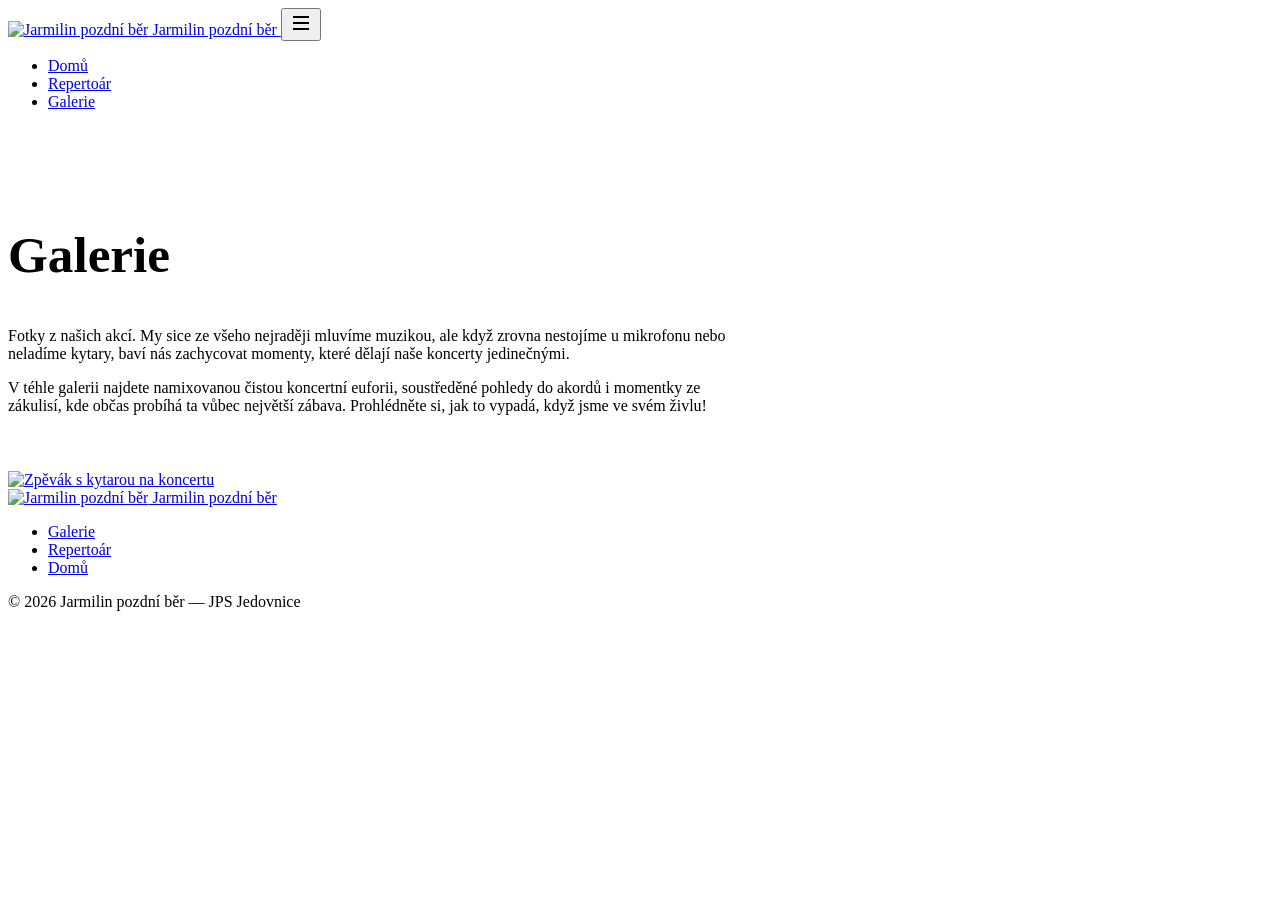
==== galerie.html @ ee59dadc "Add files via upload" ====
<!DOCTYPE html>
<html lang="cs">
<head>
<meta charset="UTF-8">
<meta name="viewport" content="width=device-width, initial-scale=1">
<title>Galerie - Jarmilin pozdní běr</title>
<meta name="description" content="Fotky z akcí kapely JPS Jedovnice - koncerty, svatby a zákulisí.">
<link rel="icon" href="assets/img/logo.png">
<link rel="preconnect" href="https://fonts.googleapis.com">
<link href="https://fonts.googleapis.com/css2?family=Inter:wght@400;600;700&display=swap" rel="stylesheet">
<link rel="stylesheet" href="assets/css/style.css">
</head>
<body>

<header class="site-header">
  <div class="container">
    <a class="brand" href="index.html">
      <img src="assets/img/logo.png" alt="Jarmilin pozdní běr">
      Jarmilin pozdní běr
    </a>
    <button class="nav-toggle" aria-label="Otevřít menu" aria-expanded="false">
      <svg width="24" height="24" viewBox="0 0 24 24" fill="none" stroke="currentColor" stroke-width="2"><path d="M4 6h16M4 12h16M4 18h16"/></svg>
    </button>
    <nav class="main-nav">
      <ul>
        <li><a href="index.html">Domů</a></li>
        <li><a href="repertoar.html">Repertoár</a></li>
        <li><a href="galerie.html" aria-current="page">Galerie</a></li>
      </ul>
    </nav>
  </div>
</header>

<section class="hero hero-plain" style="padding:56px 0 40px">
  <div class="container">
    <h1 style="font-size:clamp(2.2rem,5vw,3.2rem)">Galerie</h1>
    <p class="lede" style="max-width:720px">Fotky z našich akcí. My sice ze všeho nejraději mluvíme muzikou, ale když zrovna nestojíme u mikrofonu nebo neladíme kytary, baví nás zachycovat momenty, které dělají naše koncerty jedinečnými.</p>
    <p class="lede" style="max-width:720px">V téhle galerii najdete namixovanou čistou koncertní euforii, soustředěné pohledy do akordů i momentky ze zákulisí, kde občas probíhá ta vůbec největší zábava. Prohlédněte si, jak to vypadá, když jsme ve svém živlu!</p>
  </div>
</section>

<section>
  <div class="container">
    <div class="gallery-grid">
      <a href="assets/img/gallery/koncert-01.jpg"><img src="assets/img/gallery/koncert-01.jpg" alt="Zpěvák s kytarou na koncertu" loading="lazy"></a>
      <a href="assets/img/gallery/koncert-02.jpg"><img src="assets/img/gallery/koncert-02.jpg" alt="" loading="lazy"></a>
      <a href="assets/img/gallery/koncert-03.jpg"><img src="assets/img/gallery/koncert-03.jpg" alt="" loading="lazy"></a>
      <a href="assets/img/gallery/koncert-04.jpg"><img src="assets/img/gallery/koncert-04.jpg" alt="" loading="lazy"></a>
      <a href="assets/img/gallery/koncert-05.jpg"><img src="assets/img/gallery/koncert-05.jpg" alt="" loading="lazy"></a>
      <a href="assets/img/gallery/koncert-06.jpg"><img src="assets/img/gallery/koncert-06.jpg" alt="" loading="lazy"></a>
      <a href="assets/img/gallery/koncert-07.jpg"><img src="assets/img/gallery/koncert-07.jpg" alt="" loading="lazy"></a>
      <a href="assets/img/gallery/koncert-08.jpg"><img src="assets/img/gallery/koncert-08.jpg" alt="" loading="lazy"></a>
      <a href="assets/img/gallery/koncert-09.jpg"><img src="assets/img/gallery/koncert-09.jpg" alt="" loading="lazy"></a>
      <a href="assets/img/gallery/koncert-10.jpg"><img src="assets/img/gallery/koncert-10.jpg" alt="" loading="lazy"></a>
      <a href="assets/img/gallery/koncert-11.jpg"><img src="assets/img/gallery/koncert-11.jpg" alt="" loading="lazy"></a>
      <a href="assets/img/gallery/koncert-12.jpg"><img src="assets/img/gallery/koncert-12.jpg" alt="" loading="lazy"></a>
      <a href="assets/img/gallery/koncert-13.jpg"><img src="assets/img/gallery/koncert-13.jpg" alt="" loading="lazy"></a>
      <a href="assets/img/gallery/koncert-14.jpg"><img src="assets/img/gallery/koncert-14.jpg" alt="" loading="lazy"></a>
      <a href="assets/img/gallery/koncert-15.jpg"><img src="assets/img/gallery/koncert-15.jpg" alt="" loading="lazy"></a>
      <a href="assets/img/gallery/koncert-16.jpg"><img src="assets/img/gallery/koncert-16.jpg" alt="" loading="lazy"></a>
      <a href="assets/img/gallery/koncert-17.jpg"><img src="assets/img/gallery/koncert-17.jpg" alt="" loading="lazy"></a>
      <a href="assets/img/gallery/koncert-18.jpg"><img src="assets/img/gallery/koncert-18.jpg" alt="" loading="lazy"></a>
      <a href="assets/img/gallery/koncert-19.jpg"><img src="assets/img/gallery/koncert-19.jpg" alt="" loading="lazy"></a>
      <a href="assets/img/gallery/koncert-20.jpg"><img src="assets/img/gallery/koncert-20.jpg" alt="" loading="lazy"></a>
      <a href="assets/img/gallery/koncert-21.jpg"><img src="assets/img/gallery/koncert-21.jpg" alt="" loading="lazy"></a>
      <a href="assets/img/gallery/koncert-22.jpg"><img src="assets/img/gallery/koncert-22.jpg" alt="" loading="lazy"></a>
      <a href="assets/img/gallery/koncert-23.jpg"><img src="assets/img/gallery/koncert-23.jpg" alt="" loading="lazy"></a>
      <a href="assets/img/gallery/koncert-24.jpg"><img src="assets/img/gallery/koncert-24.jpg" alt="" loading="lazy"></a>
      <a href="assets/img/gallery/koncert-25.jpg"><img src="assets/img/gallery/koncert-25.jpg" alt="" loading="lazy"></a>
      <a href="assets/img/gallery/koncert-26.jpg"><img src="assets/img/gallery/koncert-26.jpg" alt="" loading="lazy"></a>
      <a href="assets/img/gallery/koncert-27.jpg"><img src="assets/img/gallery/koncert-27.jpg" alt="" loading="lazy"></a>
      <a href="assets/img/gallery/koncert-28.jpg"><img src="assets/img/gallery/koncert-28.jpg" alt="" loading="lazy"></a>
      <a href="assets/img/gallery/koncert-29.jpg"><img src="assets/img/gallery/koncert-29.jpg" alt="" loading="lazy"></a>
      <a href="assets/img/gallery/koncert-30.jpg"><img src="assets/img/gallery/koncert-30.jpg" alt="" loading="lazy"></a>
      <a href="assets/img/gallery/koncert-31.jpg"><img src="assets/img/gallery/koncert-31.jpg" alt="" loading="lazy"></a>
      <a href="assets/img/gallery/koncert-32.jpg"><img src="assets/img/gallery/koncert-32.jpg" alt="" loading="lazy"></a>
      <a href="assets/img/gallery/koncert-33.jpg"><img src="assets/img/gallery/koncert-33.jpg" alt="" loading="lazy"></a>
    </div>
  </div>
</section>

<footer class="site-footer">
  <div class="container footer-grid">
    <div>
      <a class="brand" href="index.html">
        <img src="assets/img/logo.png" alt="Jarmilin pozdní běr">
        Jarmilin pozdní běr
      </a>
    </div>
    <nav>
      <ul>
        <li><a href="galerie.html">Galerie</a></li>
        <li><a href="repertoar.html">Repertoár</a></li>
        <li><a href="index.html">Domů</a></li>
      </ul>
    </nav>
  </div>
  <p class="footer-note">© 2026 Jarmilin pozdní běr — JPS Jedovnice</p>
</footer>

<script src="assets/js/main.js"></script>
</body>
</html>
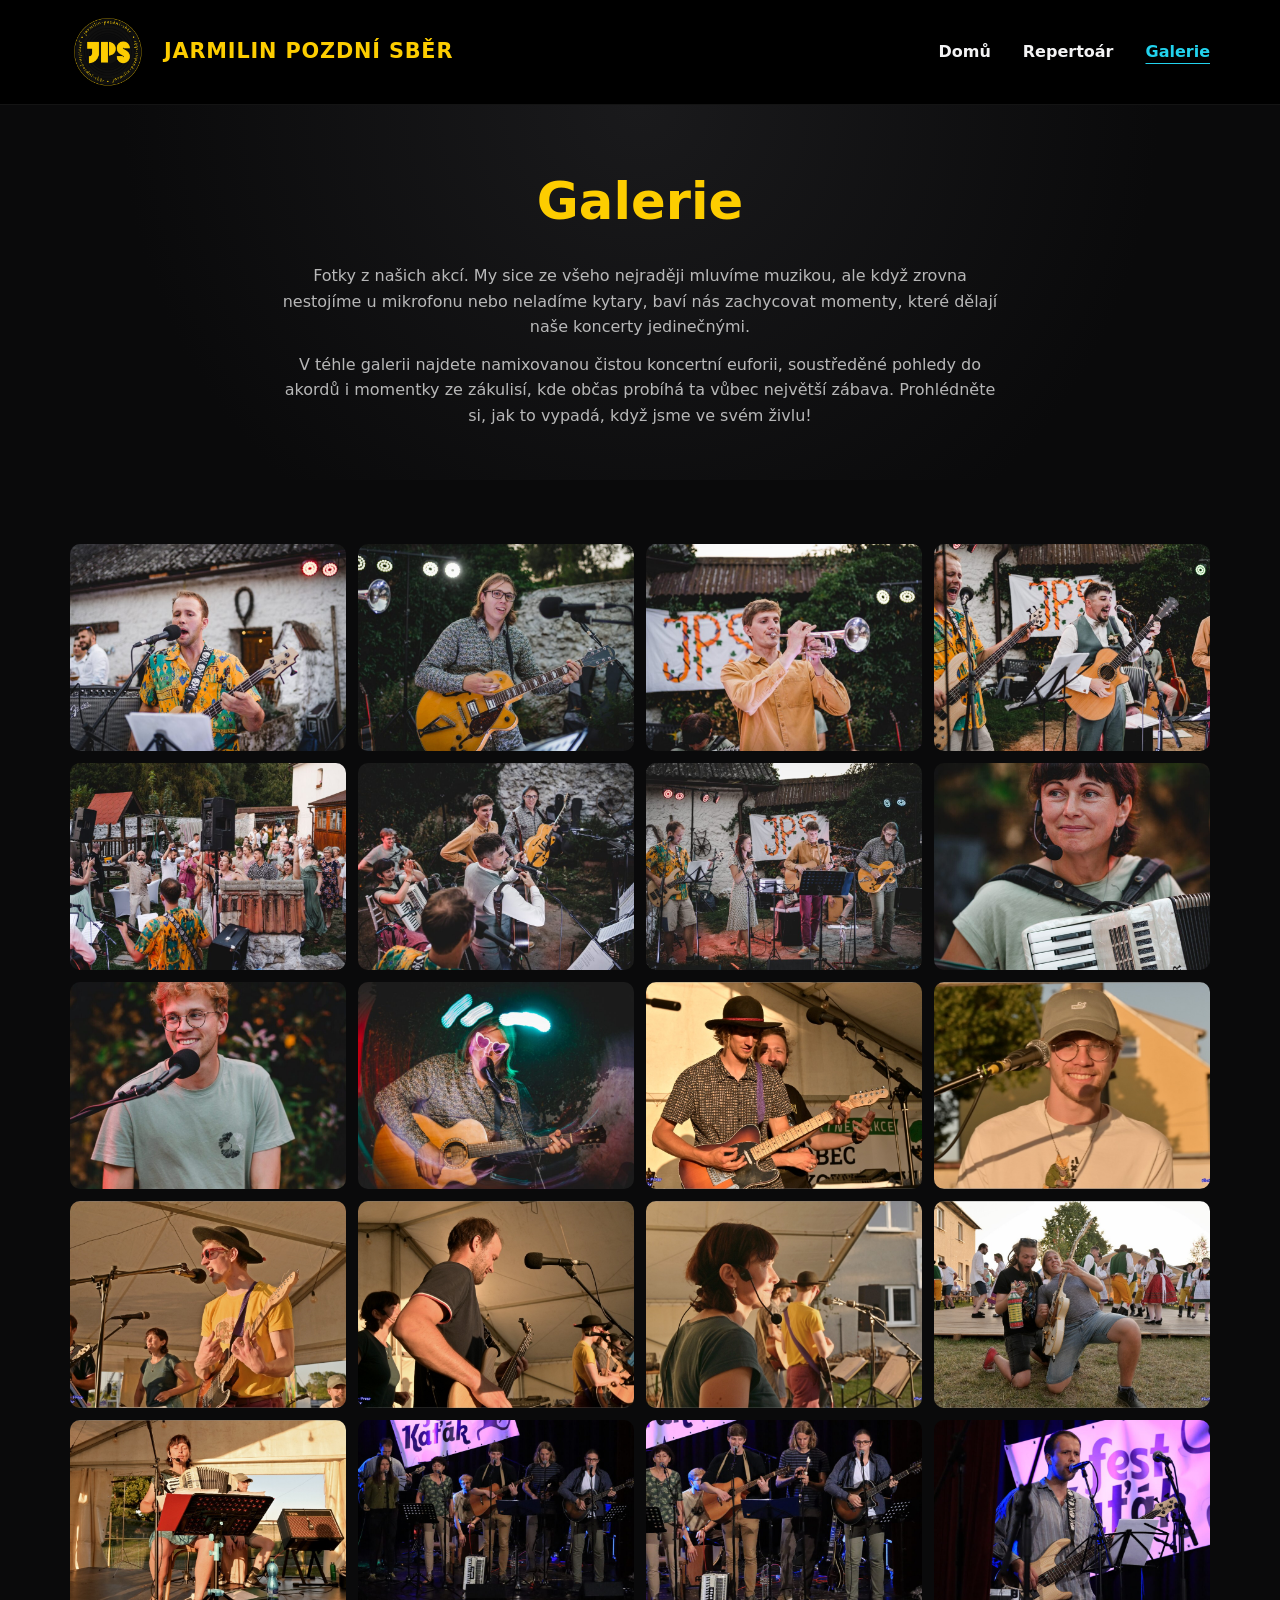
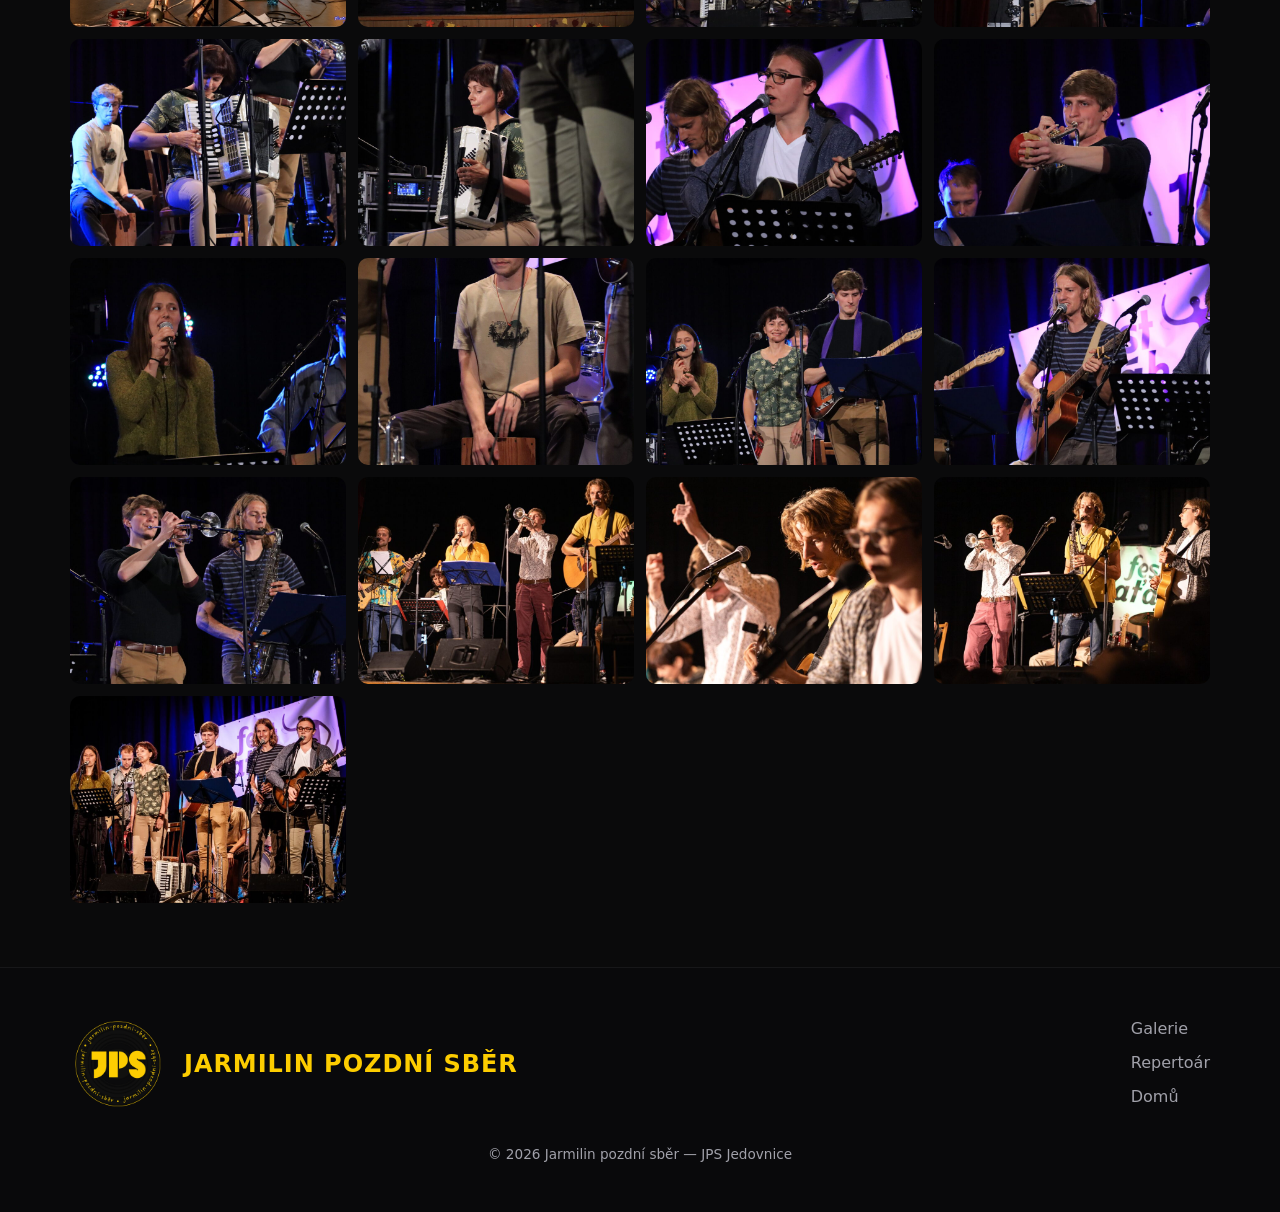
==== commit c0114f86: "Mobilní vylepšení + oprava textu (sběr)" ====
--- a/galerie.html
+++ b/galerie.html
@@ -3,7 +3,7 @@
 <head>
 <meta charset="UTF-8">
 <meta name="viewport" content="width=device-width, initial-scale=1">
-<title>Galerie - Jarmilin pozdní běr</title>
+<title>Galerie - Jarmilin pozdní sběr</title>
 <meta name="description" content="Fotky z akcí kapely JPS Jedovnice - koncerty, svatby a zákulisí.">
 <link rel="icon" href="assets/img/logo.png">
 <link rel="preconnect" href="https://fonts.googleapis.com">
@@ -15,8 +15,8 @@
 <header class="site-header">
   <div class="container">
     <a class="brand" href="index.html">
-      <img src="assets/img/logo.png" alt="Jarmilin pozdní běr">
-      Jarmilin pozdní běr
+      <img src="assets/img/logo.png" alt="Jarmilin pozdní sběr">
+      Jarmilin pozdní sběr
     </a>
     <button class="nav-toggle" aria-label="Otevřít menu" aria-expanded="false">
       <svg width="24" height="24" viewBox="0 0 24 24" fill="none" stroke="currentColor" stroke-width="2"><path d="M4 6h16M4 12h16M4 18h16"/></svg>
@@ -83,8 +83,8 @@
   <div class="container footer-grid">
     <div>
       <a class="brand" href="index.html">
-        <img src="assets/img/logo.png" alt="Jarmilin pozdní běr">
-        Jarmilin pozdní běr
+        <img src="assets/img/logo.png" alt="Jarmilin pozdní sběr">
+        Jarmilin pozdní sběr
       </a>
     </div>
     <nav>
@@ -95,7 +95,7 @@
       </ul>
     </nav>
   </div>
-  <p class="footer-note">© 2026 Jarmilin pozdní běr — JPS Jedovnice</p>
+  <p class="footer-note">© 2026 Jarmilin pozdní sběr — JPS Jedovnice</p>
 </footer>
 
 <script src="assets/js/main.js"></script>
--- a/assets/css/style.css
+++ b/assets/css/style.css
@@ -0,0 +1,470 @@
+/* ==========================================================================
+   JPS Jedovnice / Jarmilin pozdní běr — statický web
+   ========================================================================== */
+
+:root {
+  --color-bg: #0a0a0b;
+  --color-bg-alt: #141416;
+  --color-surface: #1c1c1f;
+  --color-text: #f4f4f5;
+  --color-text-muted: #a1a1aa;
+  --color-yellow: #fdcd00;
+  --color-blue: #3b82f6;
+  --color-cyan: #22d3ee;
+  --gradient-brand: linear-gradient(135deg, #3b82f6 0%, #fdcd00 100%);
+  --radius: 16px;
+  --radius-lg: 28px;
+  --max-width: 1180px;
+  --shadow: 0 10px 30px rgba(0, 0, 0, 0.45);
+}
+
+* { box-sizing: border-box; }
+
+html { scroll-behavior: smooth; }
+
+body {
+  margin: 0;
+  background: var(--color-bg);
+  color: var(--color-text);
+  font-family: "Inter", system-ui, -apple-system, "Segoe UI", sans-serif;
+  line-height: 1.6;
+}
+
+img { max-width: 100%; display: block; }
+
+a { color: inherit; }
+
+.container {
+  max-width: var(--max-width);
+  margin: 0 auto;
+  padding: 0 20px;
+}
+
+/* ---------- Header ---------- */
+
+.site-header {
+  position: sticky;
+  top: 0;
+  z-index: 100;
+  background: rgba(0, 0, 0, 0.92);
+  backdrop-filter: blur(10px);
+  border-bottom: 1px solid rgba(255, 255, 255, 0.08);
+}
+
+.site-header .container {
+  display: flex;
+  align-items: center;
+  justify-content: space-between;
+  height: 104px;
+}
+
+.brand {
+  display: flex;
+  align-items: center;
+  gap: 18px;
+  text-decoration: none;
+  font-weight: 800;
+  letter-spacing: 0.04em;
+  text-transform: uppercase;
+  font-size: 1.3rem;
+  color: var(--color-yellow);
+}
+
+.brand img {
+  width: 76px;
+  height: 76px;
+  border-radius: 50%;
+}
+
+.main-nav ul {
+  list-style: none;
+  display: flex;
+  gap: 32px;
+  margin: 0;
+  padding: 0;
+}
+
+.main-nav a {
+  text-decoration: none;
+  color: var(--color-text);
+  font-weight: 600;
+  font-size: 1rem;
+}
+
+.main-nav a[aria-current="page"] {
+  color: var(--color-cyan);
+  text-decoration: underline;
+  text-underline-offset: 6px;
+}
+
+.nav-toggle {
+  display: none;
+  background: none;
+  border: 0;
+  color: var(--color-text);
+  cursor: pointer;
+}
+
+@media (max-width: 720px) {
+  .nav-toggle {
+    display: block;
+  }
+  .main-nav {
+    position: fixed;
+    inset: 104px 0 auto 0;
+    background: var(--color-bg);
+    border-bottom: 1px solid rgba(255, 255, 255, 0.08);
+    transform: translateY(-120%);
+    transition: transform 0.25s ease;
+  }
+  .main-nav.is-open {
+    transform: translateY(0);
+  }
+  .main-nav ul {
+    flex-direction: column;
+    gap: 0;
+    padding: 8px 20px 20px;
+  }
+  .main-nav li {
+    padding: 12px 0;
+    border-bottom: 1px solid rgba(255, 255, 255, 0.06);
+  }
+}
+
+/* ---------- Hero ---------- */
+
+.hero {
+  background:
+    linear-gradient(rgba(0, 0, 0, 0.55), rgba(5, 5, 6, 0.88)),
+    url("../img/hero-bg.jpg") top center / cover no-repeat;
+  text-align: center;
+  padding: 96px 0 72px;
+}
+
+.hero h1 {
+  color: var(--color-yellow);
+  font-size: clamp(2.6rem, 6vw, 4.5rem);
+  margin: 0 0 20px;
+}
+
+.hero p {
+  max-width: 640px;
+  margin: 0 auto 12px;
+  color: rgba(255, 255, 255, 0.7);
+}
+
+.hero-socials {
+  display: flex;
+  justify-content: center;
+  gap: 18px;
+  margin: 28px 0;
+}
+
+.hero-socials a {
+  color: var(--color-text);
+  display: inline-flex;
+}
+
+.hero-socials svg { width: 24px; height: 24px; }
+
+.hero-plain {
+  background: radial-gradient(circle at top, #1a1a1c 0%, #0a0a0b 70%);
+}
+
+/* ---------- Buttons ---------- */
+
+.btn {
+  display: inline-flex;
+  align-items: center;
+  gap: 8px;
+  padding: 14px 28px;
+  border-radius: 999px;
+  font-weight: 600;
+  text-decoration: none;
+  border: 2px solid transparent;
+  cursor: pointer;
+}
+
+.btn-ghost {
+  border-color: var(--color-yellow);
+  color: var(--color-yellow);
+  background: transparent;
+}
+
+.btn-fill {
+  background: var(--color-yellow);
+  color: #09090b;
+}
+
+.btn-outline {
+  border-color: rgba(255, 255, 255, 0.5);
+  color: var(--color-text);
+  background: transparent;
+}
+
+.btn-row {
+  display: flex;
+  gap: 14px;
+  flex-wrap: wrap;
+}
+
+/* ---------- Sections ---------- */
+
+section {
+  padding: 64px 0;
+}
+
+.section-alt {
+  background: var(--color-bg-alt);
+}
+
+.section-heading {
+  display: inline-block;
+  color: var(--color-yellow);
+  font-weight: 800;
+  font-size: clamp(1.8rem, 3.4vw, 2.6rem);
+  margin: 0 0 20px;
+  padding-bottom: 10px;
+  border-bottom: 3px solid var(--color-yellow);
+}
+
+.two-col {
+  display: grid;
+  grid-template-columns: 1.1fr 1fr;
+  gap: 48px;
+  align-items: center;
+}
+
+.two-col.reverse { direction: rtl; }
+.two-col.reverse > * { direction: ltr; }
+
+@media (max-width: 860px) {
+  .two-col { grid-template-columns: 1fr; }
+}
+
+.photo-grid {
+  display: grid;
+  grid-template-columns: 1fr 1fr;
+  gap: 16px;
+}
+
+.photo-grid img {
+  border-radius: var(--radius);
+  aspect-ratio: 4 / 3;
+  object-fit: cover;
+  width: 100%;
+  height: 100%;
+}
+
+.photo-grid .tall { grid-row: span 2; aspect-ratio: 3 / 4; }
+
+.lede { color: var(--color-text-muted); }
+
+/* ---------- Cards (events / instagram) ---------- */
+
+.card-grid {
+  display: grid;
+  grid-template-columns: repeat(auto-fit, minmax(240px, 1fr));
+  gap: 24px;
+  margin: 32px 0;
+}
+
+.card {
+  background: var(--color-surface);
+  border-radius: var(--radius-lg);
+  padding: 16px;
+  box-shadow: var(--shadow);
+}
+
+.card img {
+  border-radius: var(--radius);
+  aspect-ratio: 4 / 5;
+  object-fit: cover;
+  margin-bottom: 16px;
+}
+
+.card h3 { margin: 0 0 8px; font-size: 1.2rem; }
+.card p { color: var(--color-text-muted); margin: 0; font-size: 0.95rem; }
+
+.text-center { text-align: center; }
+
+/* ---------- FAQ ---------- */
+
+.faq-grid {
+  display: grid;
+  grid-template-columns: 1fr 1fr;
+  gap: 16px;
+}
+
+@media (max-width: 720px) {
+  .faq-grid { grid-template-columns: 1fr; }
+}
+
+details {
+  background: var(--color-surface);
+  border-radius: var(--radius);
+  padding: 18px 20px;
+}
+
+summary {
+  cursor: pointer;
+  font-weight: 600;
+  list-style: none;
+}
+
+summary::-webkit-details-marker { display: none; }
+
+summary::after {
+  content: "+";
+  float: right;
+  color: var(--color-yellow);
+  font-size: 1.3rem;
+}
+
+details[open] summary::after { content: "–"; }
+
+details p {
+  color: var(--color-text-muted);
+  margin: 12px 0 0;
+}
+
+/* ---------- Quotes ---------- */
+
+.quote-grid {
+  display: grid;
+  grid-template-columns: repeat(auto-fit, minmax(220px, 1fr));
+  gap: 20px;
+}
+
+blockquote {
+  margin: 0;
+  border: 1px solid rgba(255, 255, 255, 0.15);
+  border-radius: var(--radius);
+  padding: 24px;
+}
+
+blockquote p { font-size: 1.1rem; margin: 0 0 12px; }
+
+blockquote cite {
+  color: var(--color-yellow);
+  font-style: normal;
+  font-weight: 600;
+  font-size: 0.9rem;
+}
+
+/* ---------- Repertoár ---------- */
+
+.song-category { margin-bottom: 64px; }
+
+.song-list {
+  columns: 2;
+  column-gap: 40px;
+  list-style: none;
+  padding: 0;
+  margin: 24px 0 0;
+}
+
+@media (max-width: 640px) {
+  .song-list { columns: 1; }
+}
+
+.song-list li {
+  break-inside: avoid;
+  padding: 8px 0;
+  border-bottom: 1px dashed rgba(255, 255, 255, 0.12);
+  display: flex;
+  justify-content: space-between;
+  gap: 12px;
+  font-size: 0.98rem;
+}
+
+.song-list li .artist { color: var(--color-text-muted); text-align: right; }
+
+.artist-card {
+  background: var(--color-surface);
+  border-radius: var(--radius-lg);
+  padding: 24px;
+}
+
+.artist-card h4 {
+  color: var(--color-yellow);
+  text-transform: uppercase;
+  letter-spacing: 0.05em;
+  margin: 0 0 12px;
+}
+
+.artist-card ul {
+  margin: 0 0 16px;
+  padding-left: 18px;
+  color: var(--color-text-muted);
+}
+
+.artist-card p { color: var(--color-text-muted); font-size: 0.92rem; }
+
+/* ---------- Gallery ---------- */
+
+.gallery-grid {
+  display: grid;
+  grid-template-columns: repeat(auto-fill, minmax(240px, 1fr));
+  gap: 12px;
+}
+
+.gallery-grid img {
+  border-radius: 10px;
+  aspect-ratio: 4 / 3;
+  object-fit: cover;
+  width: 100%;
+  height: 100%;
+  cursor: zoom-in;
+}
+
+.gallery-grid a { display: block; }
+
+/* ---------- Footer ---------- */
+
+.site-footer {
+  background: #09090b;
+  padding: 48px 0 32px;
+  border-top: 1px solid rgba(255, 255, 255, 0.06);
+}
+
+.site-footer .brand {
+  font-size: 1.5rem;
+}
+
+.site-footer .brand img {
+  width: 96px;
+  height: 96px;
+}
+
+.footer-grid {
+  display: flex;
+  flex-wrap: wrap;
+  justify-content: space-between;
+  gap: 32px;
+}
+
+.footer-grid nav ul {
+  list-style: none;
+  padding: 0;
+  margin: 0;
+  display: flex;
+  flex-direction: column;
+  gap: 8px;
+}
+
+.footer-grid nav a { text-decoration: none; color: var(--color-text-muted); }
+
+.footer-socials {
+  display: flex;
+  gap: 16px;
+}
+
+.footer-socials svg { width: 22px; height: 22px; color: var(--color-text-muted); }
+
+.footer-note {
+  margin-top: 32px;
+  color: var(--color-text-muted);
+  font-size: 0.85rem;
+  text-align: center;
+}
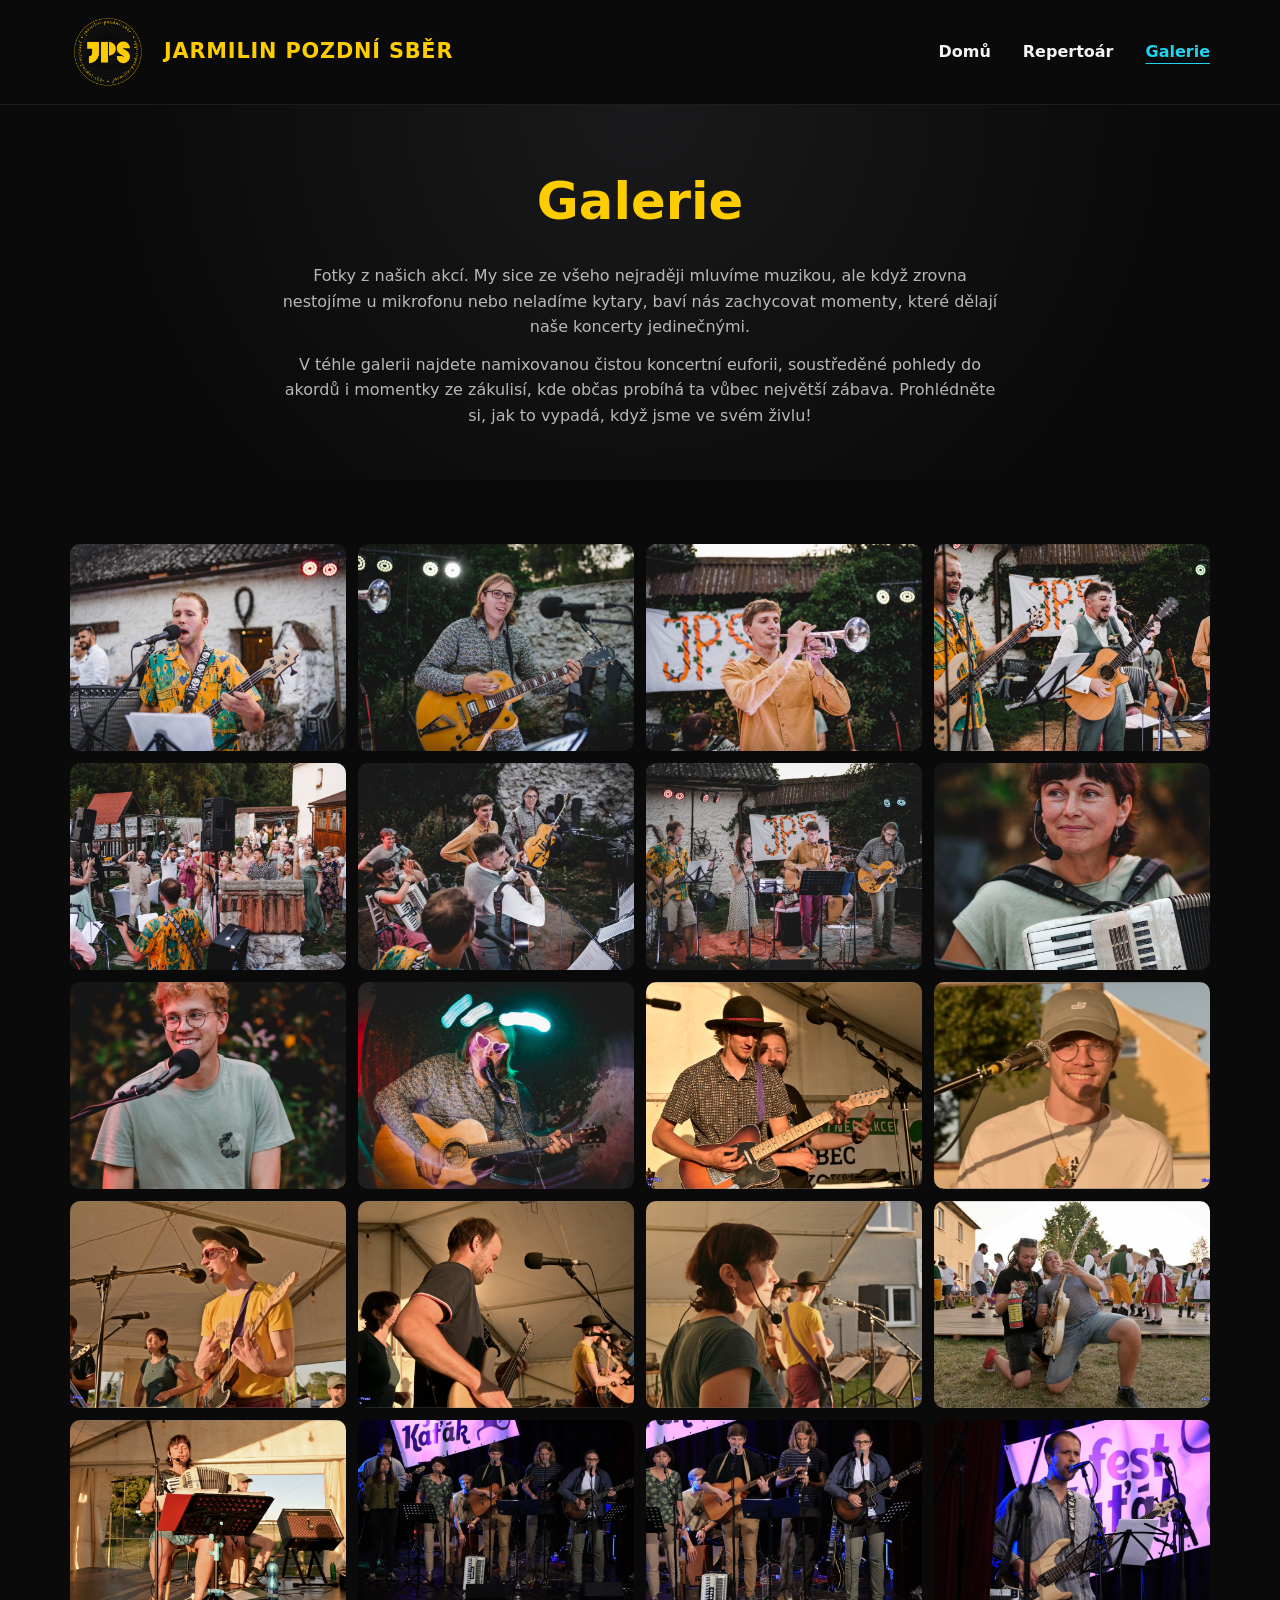
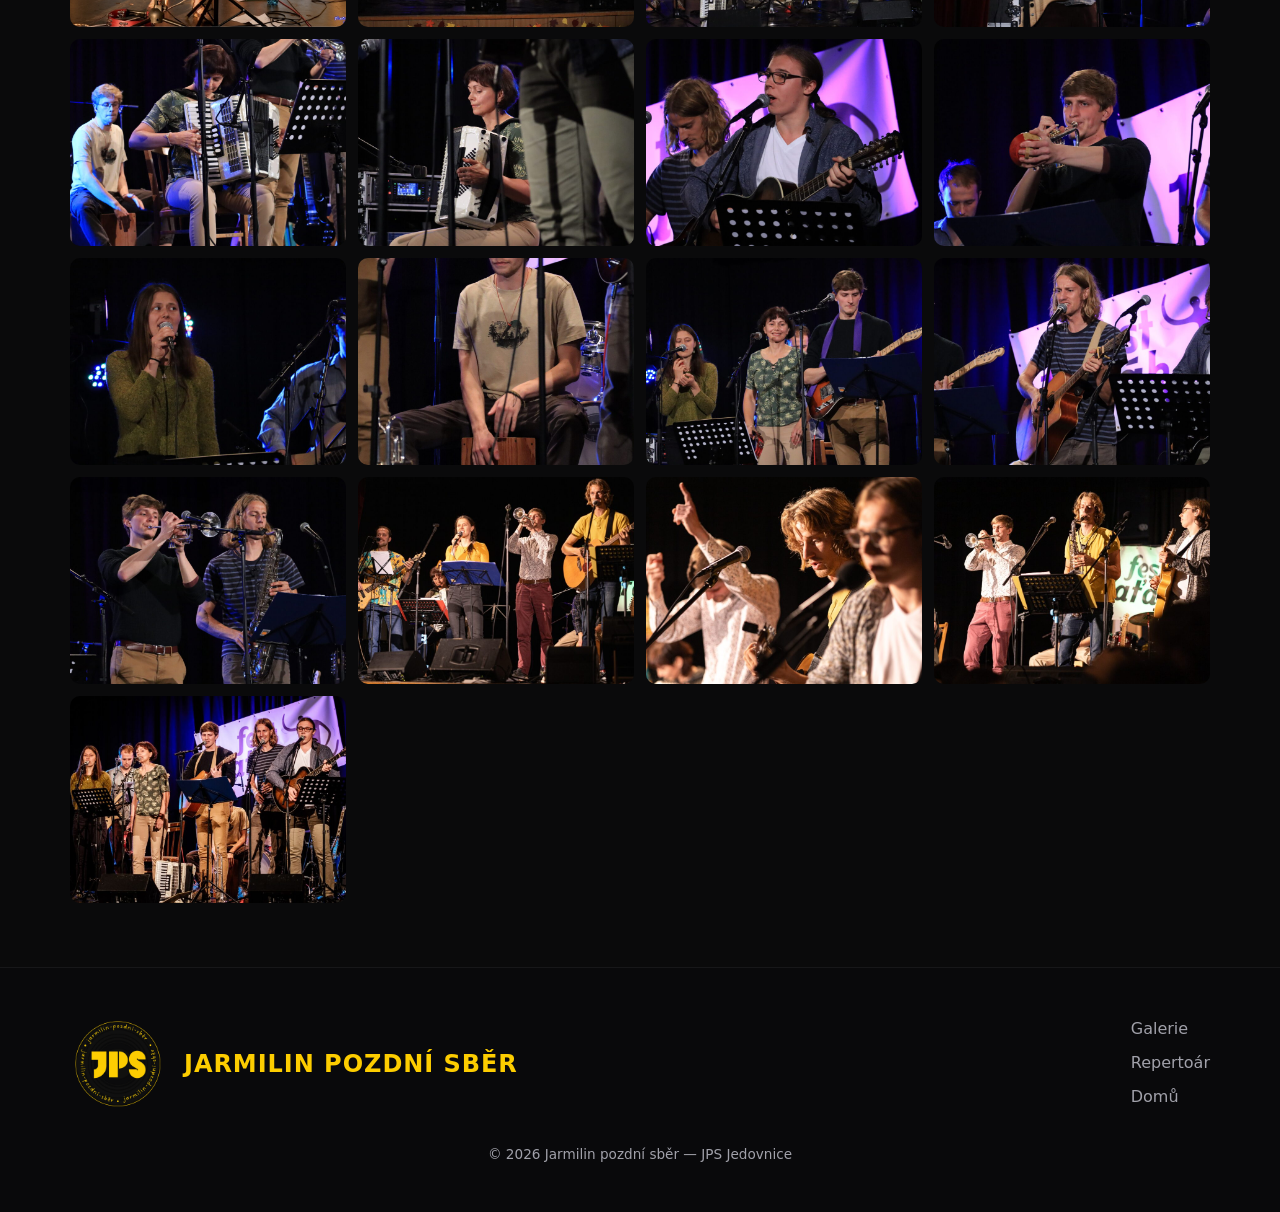
==== commit e7a0884f: "Add files via upload" ====
--- a/galerie.html
+++ b/galerie.html
@@ -3,6 +3,7 @@
 <head>
 <meta charset="UTF-8">
 <meta name="viewport" content="width=device-width, initial-scale=1">
+<meta name="theme-color" content="#0a0a0b">
 <title>Galerie - Jarmilin pozdní sběr</title>
 <meta name="description" content="Fotky z akcí kapely JPS Jedovnice - koncerty, svatby a zákulisí.">
 <link rel="icon" href="assets/img/logo.png">
--- a/assets/css/style.css
+++ b/assets/css/style.css
@@ -1,5 +1,5 @@
 /* ==========================================================================
-   JPS Jedovnice / Jarmilin pozdní běr — statický web
+   JPS Jedovnice / Jarmilin pozdní sběr — statický web
    ========================================================================== */
 
 :root {
@@ -46,9 +46,9 @@
   position: sticky;
   top: 0;
   z-index: 100;
-  background: rgba(0, 0, 0, 0.92);
-  backdrop-filter: blur(10px);
+  background: #0a0a0b;
   border-bottom: 1px solid rgba(255, 255, 255, 0.08);
+  transform: translateZ(0);
 }
 
 .site-header .container {
@@ -106,12 +106,39 @@
 }
 
 @media (max-width: 720px) {
+  .site-footer .brand {
+    font-size: 1rem;
+  }
+  .site-footer .brand img {
+    width: 60px;
+    height: 60px;
+  }
+}
+
+@media (max-width: 720px) {
+  .site-header .container {
+    height: 68px;
+  }
+  .brand {
+    gap: 10px;
+    font-size: 0.85rem;
+    letter-spacing: 0.02em;
+    min-width: 0;
+  }
+  .brand img {
+    width: 44px;
+    height: 44px;
+    flex-shrink: 0;
+  }
+  .nav-toggle {
+    flex-shrink: 0;
+  }
   .nav-toggle {
     display: block;
   }
   .main-nav {
     position: fixed;
-    inset: 104px 0 auto 0;
+    inset: 68px 0 auto 0;
     background: var(--color-bg);
     border-bottom: 1px solid rgba(255, 255, 255, 0.08);
     transform: translateY(-120%);
@@ -240,6 +267,8 @@
 
 @media (max-width: 860px) {
   .two-col { grid-template-columns: 1fr; }
+  .two-col .photo-grid { order: 2; }
+  .two-col > div:not(.photo-grid) { order: 1; }
 }
 
 .photo-grid {
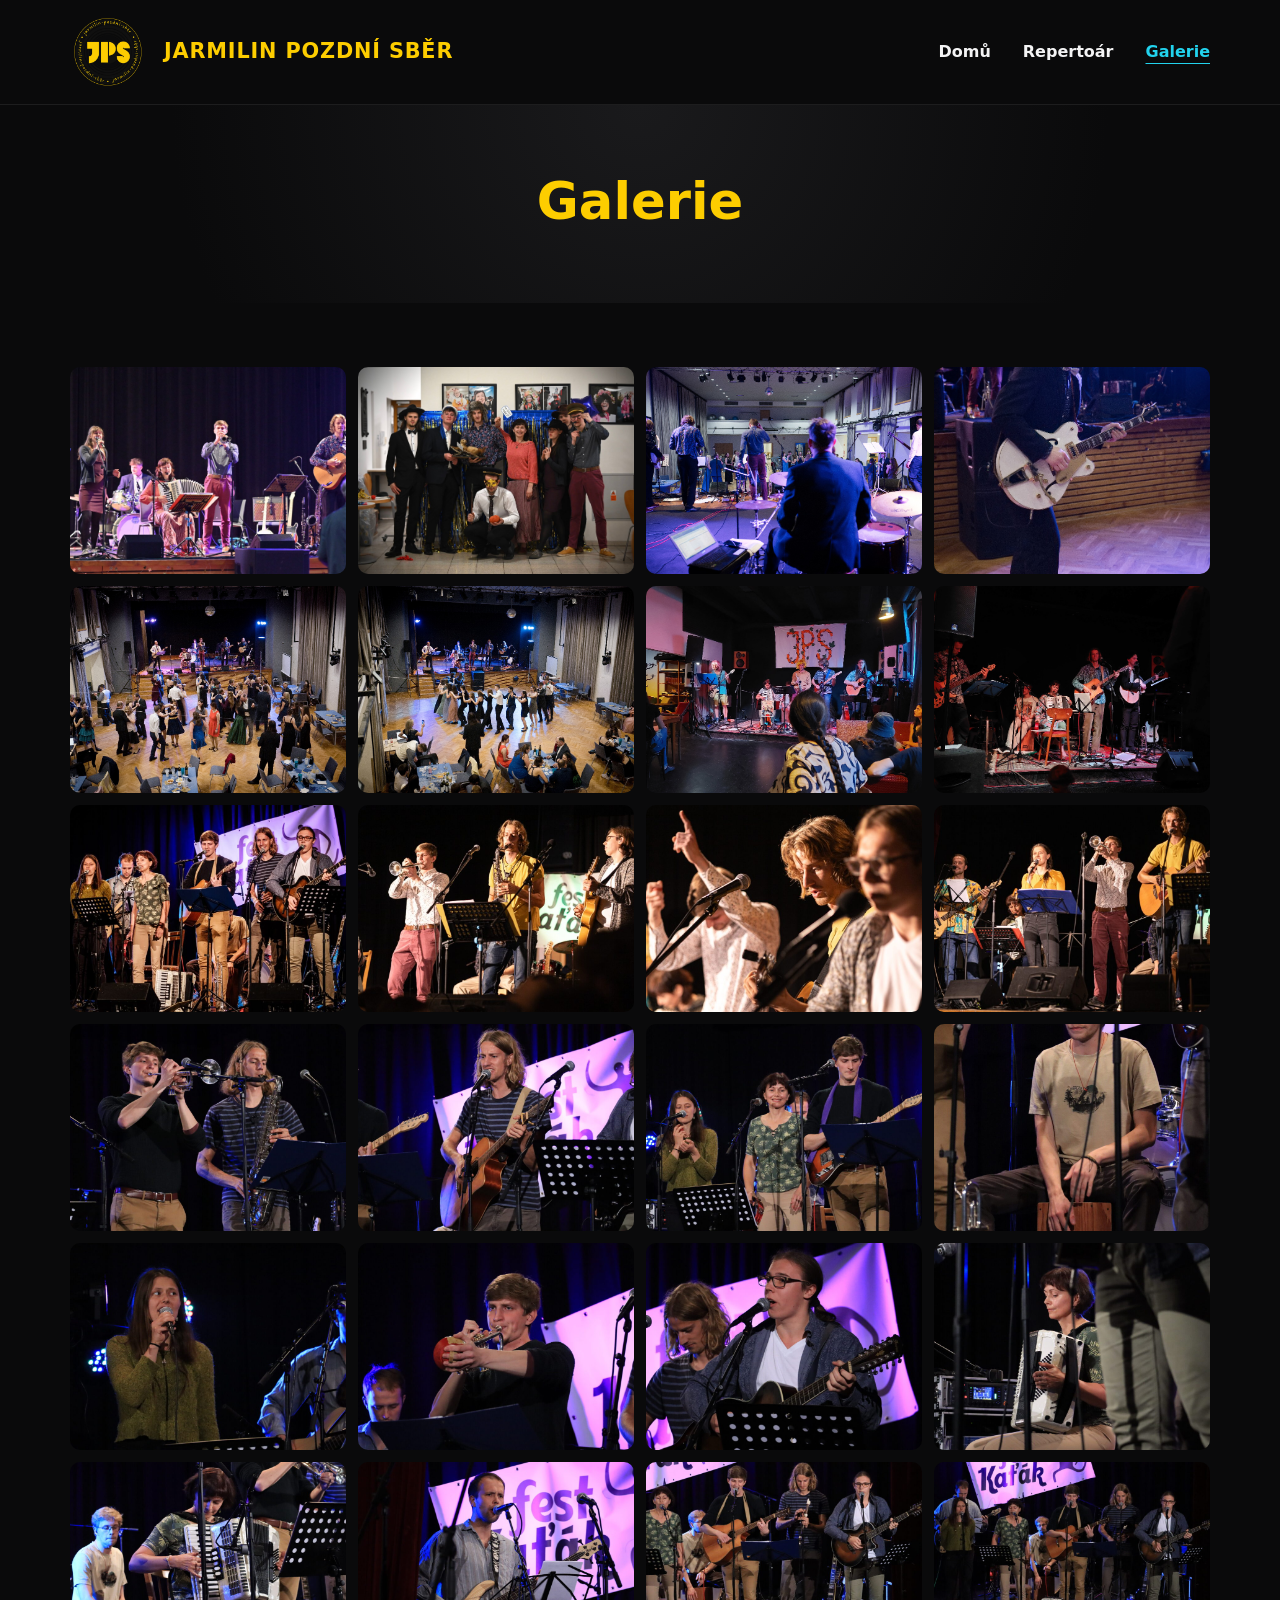
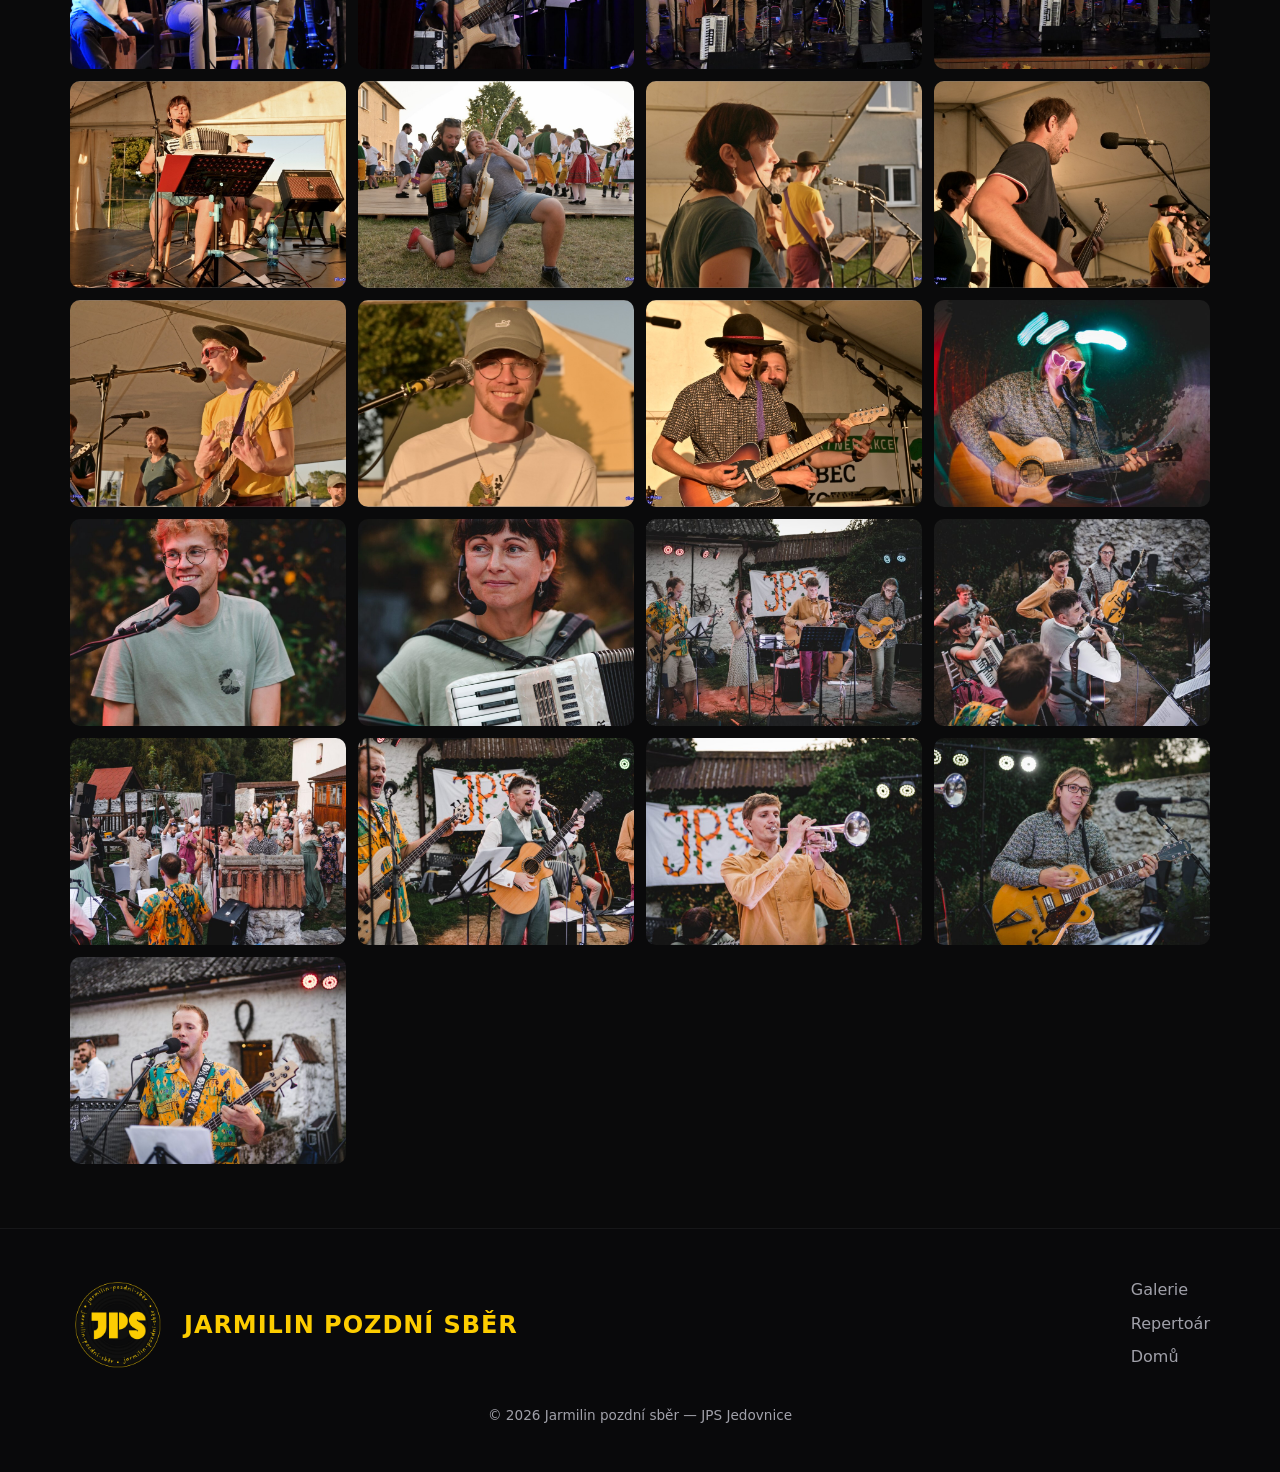
==== commit d82a9987: "Odstranit úvodní text a přeřadit galerii (nové fotky, lazy loading)" ====
--- a/galerie.html
+++ b/galerie.html
@@ -35,48 +35,54 @@
 <section class="hero hero-plain" style="padding:56px 0 40px">
   <div class="container">
     <h1 style="font-size:clamp(2.2rem,5vw,3.2rem)">Galerie</h1>
-    <p class="lede" style="max-width:720px">Fotky z našich akcí. My sice ze všeho nejraději mluvíme muzikou, ale když zrovna nestojíme u mikrofonu nebo neladíme kytary, baví nás zachycovat momenty, které dělají naše koncerty jedinečnými.</p>
-    <p class="lede" style="max-width:720px">V téhle galerii najdete namixovanou čistou koncertní euforii, soustředěné pohledy do akordů i momentky ze zákulisí, kde občas probíhá ta vůbec největší zábava. Prohlédněte si, jak to vypadá, když jsme ve svém živlu!</p>
-  </div>
+    </div>
 </section>
 
 <section>
   <div class="container">
     <div class="gallery-grid">
+      <a href="assets/img/gallery/WhatsApp%20Image%202026-03-22%20at%2018.21.01%20(10).jpg"><img src="assets/img/gallery/WhatsApp%20Image%202026-03-22%20at%2018.21.01%20(10).jpg" alt="" loading="lazy"></a>
+      <a href="assets/img/gallery/WhatsApp%20Image%202026-03-21%20at%2021.02.23.jpg"><img src="assets/img/gallery/WhatsApp%20Image%202026-03-21%20at%2021.02.23.jpg" alt="" loading="lazy"></a>
+      <a href="assets/img/gallery/PZ5_7357.jpg"><img src="assets/img/gallery/PZ5_7357.jpg" alt="" loading="lazy"></a>
+      <a href="assets/img/gallery/PZ5_7348.jpg"><img src="assets/img/gallery/PZ5_7348.jpg" alt="" loading="lazy"></a>
+      <a href="assets/img/gallery/PZ5_7270.jpg"><img src="assets/img/gallery/PZ5_7270.jpg" alt="" loading="lazy"></a>
+      <a href="assets/img/gallery/PZ5_7267.jpg"><img src="assets/img/gallery/PZ5_7267.jpg" alt="" loading="lazy"></a>
+      <a href="assets/img/gallery/20250620_205531.jpg"><img src="assets/img/gallery/20250620_205531.jpg" alt="" loading="lazy"></a>
+      <a href="assets/img/gallery/20230512_203852.jpg"><img src="assets/img/gallery/20230512_203852.jpg" alt="" loading="lazy"></a>
+      <a href="assets/img/gallery/koncert-33.jpg"><img src="assets/img/gallery/koncert-33.jpg" alt="" loading="lazy"></a>
+      <a href="assets/img/gallery/koncert-32.jpg"><img src="assets/img/gallery/koncert-32.jpg" alt="" loading="lazy"></a>
+      <a href="assets/img/gallery/koncert-31.jpg"><img src="assets/img/gallery/koncert-31.jpg" alt="" loading="lazy"></a>
+      <a href="assets/img/gallery/koncert-30.jpg"><img src="assets/img/gallery/koncert-30.jpg" alt="" loading="lazy"></a>
+      <a href="assets/img/gallery/koncert-29.jpg"><img src="assets/img/gallery/koncert-29.jpg" alt="" loading="lazy"></a>
+      <a href="assets/img/gallery/koncert-28.jpg"><img src="assets/img/gallery/koncert-28.jpg" alt="" loading="lazy"></a>
+      <a href="assets/img/gallery/koncert-27.jpg"><img src="assets/img/gallery/koncert-27.jpg" alt="" loading="lazy"></a>
+      <a href="assets/img/gallery/koncert-26.jpg"><img src="assets/img/gallery/koncert-26.jpg" alt="" loading="lazy"></a>
+      <a href="assets/img/gallery/koncert-25.jpg"><img src="assets/img/gallery/koncert-25.jpg" alt="" loading="lazy"></a>
+      <a href="assets/img/gallery/koncert-24.jpg"><img src="assets/img/gallery/koncert-24.jpg" alt="" loading="lazy"></a>
+      <a href="assets/img/gallery/koncert-23.jpg"><img src="assets/img/gallery/koncert-23.jpg" alt="" loading="lazy"></a>
+      <a href="assets/img/gallery/koncert-22.jpg"><img src="assets/img/gallery/koncert-22.jpg" alt="" loading="lazy"></a>
+      <a href="assets/img/gallery/koncert-21.jpg"><img src="assets/img/gallery/koncert-21.jpg" alt="" loading="lazy"></a>
+      <a href="assets/img/gallery/koncert-20.jpg"><img src="assets/img/gallery/koncert-20.jpg" alt="" loading="lazy"></a>
+      <a href="assets/img/gallery/koncert-19.jpg"><img src="assets/img/gallery/koncert-19.jpg" alt="" loading="lazy"></a>
+      <a href="assets/img/gallery/koncert-18.jpg"><img src="assets/img/gallery/koncert-18.jpg" alt="" loading="lazy"></a>
+      <a href="assets/img/gallery/koncert-17.jpg"><img src="assets/img/gallery/koncert-17.jpg" alt="" loading="lazy"></a>
+      <a href="assets/img/gallery/koncert-16.jpg"><img src="assets/img/gallery/koncert-16.jpg" alt="" loading="lazy"></a>
+      <a href="assets/img/gallery/koncert-15.jpg"><img src="assets/img/gallery/koncert-15.jpg" alt="" loading="lazy"></a>
+      <a href="assets/img/gallery/koncert-14.jpg"><img src="assets/img/gallery/koncert-14.jpg" alt="" loading="lazy"></a>
+      <a href="assets/img/gallery/koncert-13.jpg"><img src="assets/img/gallery/koncert-13.jpg" alt="" loading="lazy"></a>
+      <a href="assets/img/gallery/koncert-12.jpg"><img src="assets/img/gallery/koncert-12.jpg" alt="" loading="lazy"></a>
+      <a href="assets/img/gallery/koncert-11.jpg"><img src="assets/img/gallery/koncert-11.jpg" alt="" loading="lazy"></a>
+      <a href="assets/img/gallery/koncert-10.jpg"><img src="assets/img/gallery/koncert-10.jpg" alt="" loading="lazy"></a>
+      <a href="assets/img/gallery/koncert-09.jpg"><img src="assets/img/gallery/koncert-09.jpg" alt="" loading="lazy"></a>
+      <a href="assets/img/gallery/koncert-08.jpg"><img src="assets/img/gallery/koncert-08.jpg" alt="" loading="lazy"></a>
+      <a href="assets/img/gallery/koncert-07.jpg"><img src="assets/img/gallery/koncert-07.jpg" alt="" loading="lazy"></a>
+      <a href="assets/img/gallery/koncert-06.jpg"><img src="assets/img/gallery/koncert-06.jpg" alt="" loading="lazy"></a>
+      <a href="assets/img/gallery/koncert-05.jpg"><img src="assets/img/gallery/koncert-05.jpg" alt="" loading="lazy"></a>
+      <a href="assets/img/gallery/koncert-04.jpg"><img src="assets/img/gallery/koncert-04.jpg" alt="" loading="lazy"></a>
+      <a href="assets/img/gallery/koncert-03.jpg"><img src="assets/img/gallery/koncert-03.jpg" alt="" loading="lazy"></a>
+      <a href="assets/img/gallery/koncert-02.jpg"><img src="assets/img/gallery/koncert-02.jpg" alt="" loading="lazy"></a>
       <a href="assets/img/gallery/koncert-01.jpg"><img src="assets/img/gallery/koncert-01.jpg" alt="Zpěvák s kytarou na koncertu" loading="lazy"></a>
-      <a href="assets/img/gallery/koncert-02.jpg"><img src="assets/img/gallery/koncert-02.jpg" alt="" loading="lazy"></a>
-      <a href="assets/img/gallery/koncert-03.jpg"><img src="assets/img/gallery/koncert-03.jpg" alt="" loading="lazy"></a>
-      <a href="assets/img/gallery/koncert-04.jpg"><img src="assets/img/gallery/koncert-04.jpg" alt="" loading="lazy"></a>
-      <a href="assets/img/gallery/koncert-05.jpg"><img src="assets/img/gallery/koncert-05.jpg" alt="" loading="lazy"></a>
-      <a href="assets/img/gallery/koncert-06.jpg"><img src="assets/img/gallery/koncert-06.jpg" alt="" loading="lazy"></a>
-      <a href="assets/img/gallery/koncert-07.jpg"><img src="assets/img/gallery/koncert-07.jpg" alt="" loading="lazy"></a>
-      <a href="assets/img/gallery/koncert-08.jpg"><img src="assets/img/gallery/koncert-08.jpg" alt="" loading="lazy"></a>
-      <a href="assets/img/gallery/koncert-09.jpg"><img src="assets/img/gallery/koncert-09.jpg" alt="" loading="lazy"></a>
-      <a href="assets/img/gallery/koncert-10.jpg"><img src="assets/img/gallery/koncert-10.jpg" alt="" loading="lazy"></a>
-      <a href="assets/img/gallery/koncert-11.jpg"><img src="assets/img/gallery/koncert-11.jpg" alt="" loading="lazy"></a>
-      <a href="assets/img/gallery/koncert-12.jpg"><img src="assets/img/gallery/koncert-12.jpg" alt="" loading="lazy"></a>
-      <a href="assets/img/gallery/koncert-13.jpg"><img src="assets/img/gallery/koncert-13.jpg" alt="" loading="lazy"></a>
-      <a href="assets/img/gallery/koncert-14.jpg"><img src="assets/img/gallery/koncert-14.jpg" alt="" loading="lazy"></a>
-      <a href="assets/img/gallery/koncert-15.jpg"><img src="assets/img/gallery/koncert-15.jpg" alt="" loading="lazy"></a>
-      <a href="assets/img/gallery/koncert-16.jpg"><img src="assets/img/gallery/koncert-16.jpg" alt="" loading="lazy"></a>
-      <a href="assets/img/gallery/koncert-17.jpg"><img src="assets/img/gallery/koncert-17.jpg" alt="" loading="lazy"></a>
-      <a href="assets/img/gallery/koncert-18.jpg"><img src="assets/img/gallery/koncert-18.jpg" alt="" loading="lazy"></a>
-      <a href="assets/img/gallery/koncert-19.jpg"><img src="assets/img/gallery/koncert-19.jpg" alt="" loading="lazy"></a>
-      <a href="assets/img/gallery/koncert-20.jpg"><img src="assets/img/gallery/koncert-20.jpg" alt="" loading="lazy"></a>
-      <a href="assets/img/gallery/koncert-21.jpg"><img src="assets/img/gallery/koncert-21.jpg" alt="" loading="lazy"></a>
-      <a href="assets/img/gallery/koncert-22.jpg"><img src="assets/img/gallery/koncert-22.jpg" alt="" loading="lazy"></a>
-      <a href="assets/img/gallery/koncert-23.jpg"><img src="assets/img/gallery/koncert-23.jpg" alt="" loading="lazy"></a>
-      <a href="assets/img/gallery/koncert-24.jpg"><img src="assets/img/gallery/koncert-24.jpg" alt="" loading="lazy"></a>
-      <a href="assets/img/gallery/koncert-25.jpg"><img src="assets/img/gallery/koncert-25.jpg" alt="" loading="lazy"></a>
-      <a href="assets/img/gallery/koncert-26.jpg"><img src="assets/img/gallery/koncert-26.jpg" alt="" loading="lazy"></a>
-      <a href="assets/img/gallery/koncert-27.jpg"><img src="assets/img/gallery/koncert-27.jpg" alt="" loading="lazy"></a>
-      <a href="assets/img/gallery/koncert-28.jpg"><img src="assets/img/gallery/koncert-28.jpg" alt="" loading="lazy"></a>
-      <a href="assets/img/gallery/koncert-29.jpg"><img src="assets/img/gallery/koncert-29.jpg" alt="" loading="lazy"></a>
-      <a href="assets/img/gallery/koncert-30.jpg"><img src="assets/img/gallery/koncert-30.jpg" alt="" loading="lazy"></a>
-      <a href="assets/img/gallery/koncert-31.jpg"><img src="assets/img/gallery/koncert-31.jpg" alt="" loading="lazy"></a>
-      <a href="assets/img/gallery/koncert-32.jpg"><img src="assets/img/gallery/koncert-32.jpg" alt="" loading="lazy"></a>
-      <a href="assets/img/gallery/koncert-33.jpg"><img src="assets/img/gallery/koncert-33.jpg" alt="" loading="lazy"></a>
-    </div>
+              </div>
   </div>
 </section>
 
--- a/assets/css/style.css
+++ b/assets/css/style.css
@@ -20,7 +20,7 @@
 
 * { box-sizing: border-box; }
 
-html { scroll-behavior: smooth; }
+html { scroll-behavior: smooth; background: #0a0a0b; }
 
 body {
   margin: 0;
@@ -141,11 +141,16 @@
     inset: 68px 0 auto 0;
     background: var(--color-bg);
     border-bottom: 1px solid rgba(255, 255, 255, 0.08);
-    transform: translateY(-120%);
-    transition: transform 0.25s ease;
+    visibility: hidden;
+    opacity: 0;
+    transform: translateY(-8px);
+    transition: opacity 0.2s ease, transform 0.2s ease, visibility 0s linear 0.2s;
   }
   .main-nav.is-open {
+    visibility: visible;
+    opacity: 1;
     transform: translateY(0);
+    transition: opacity 0.2s ease, transform 0.2s ease;
   }
   .main-nav ul {
     flex-direction: column;
